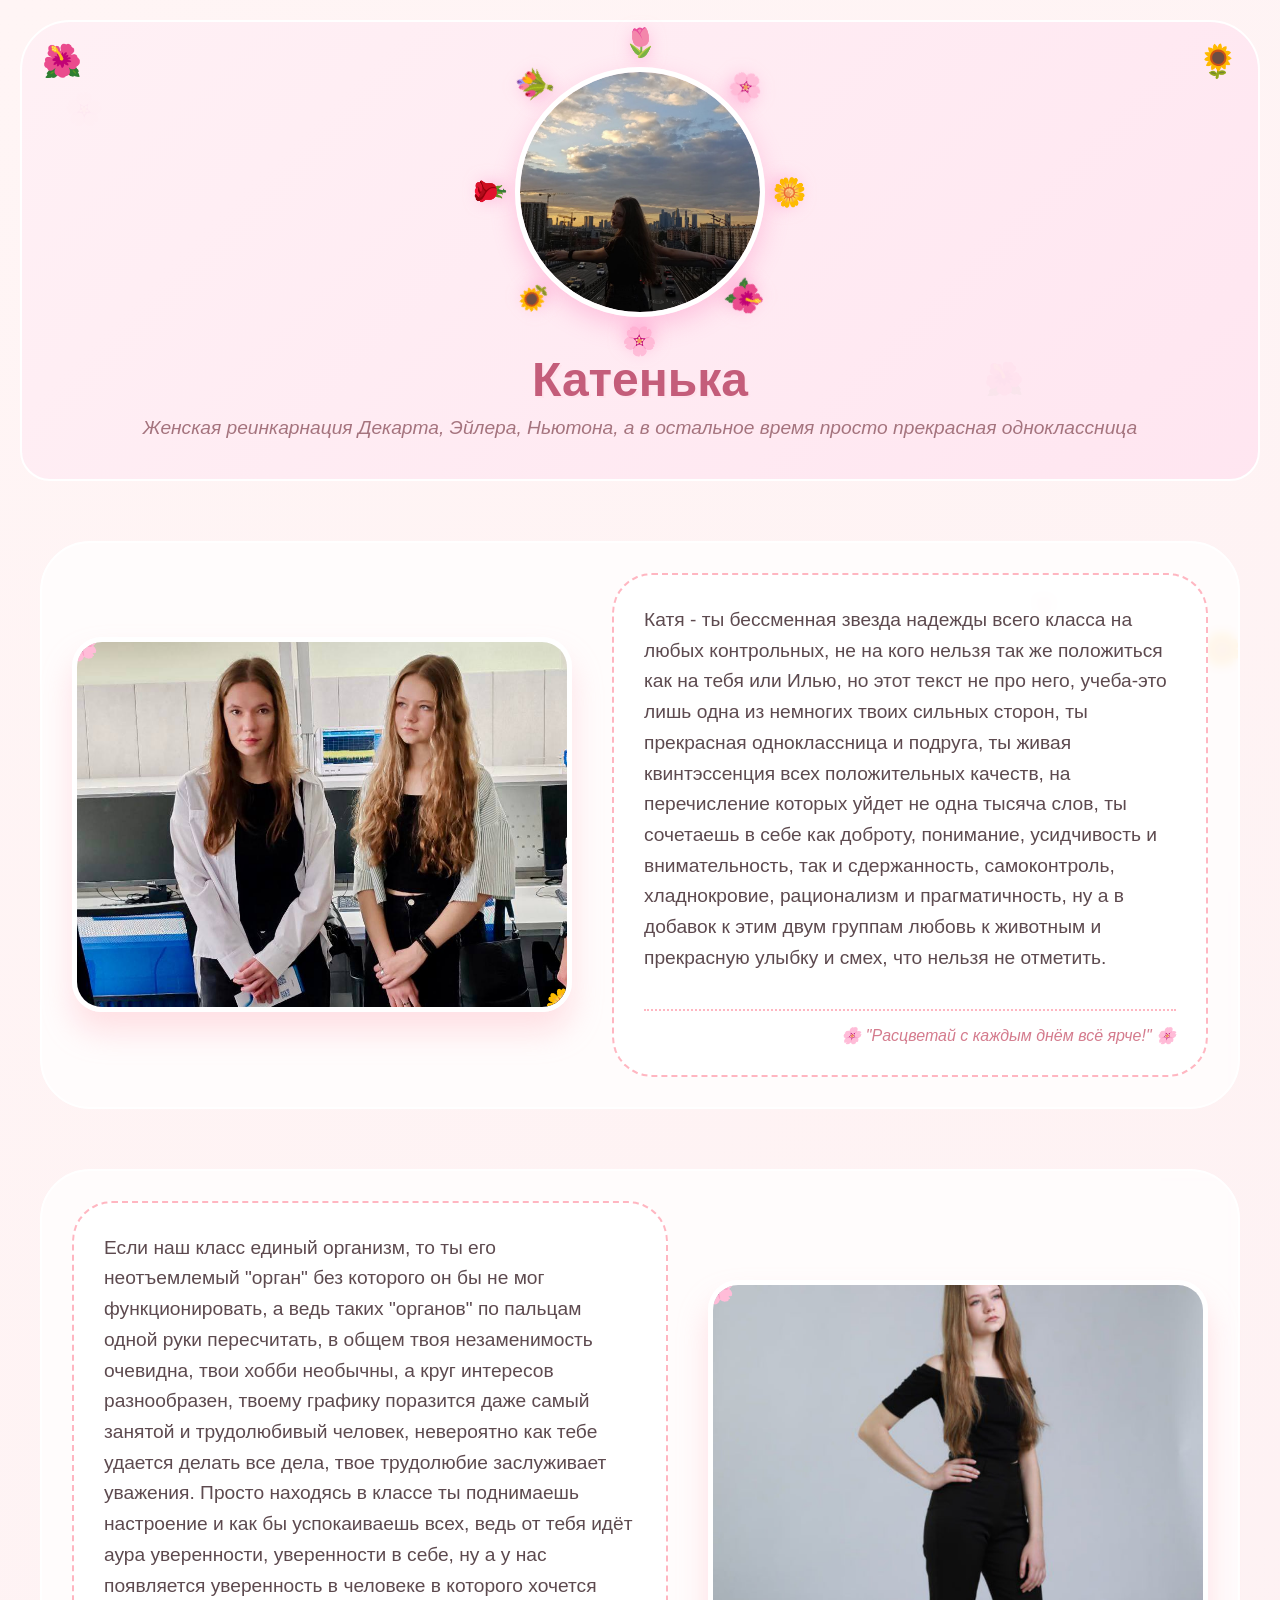
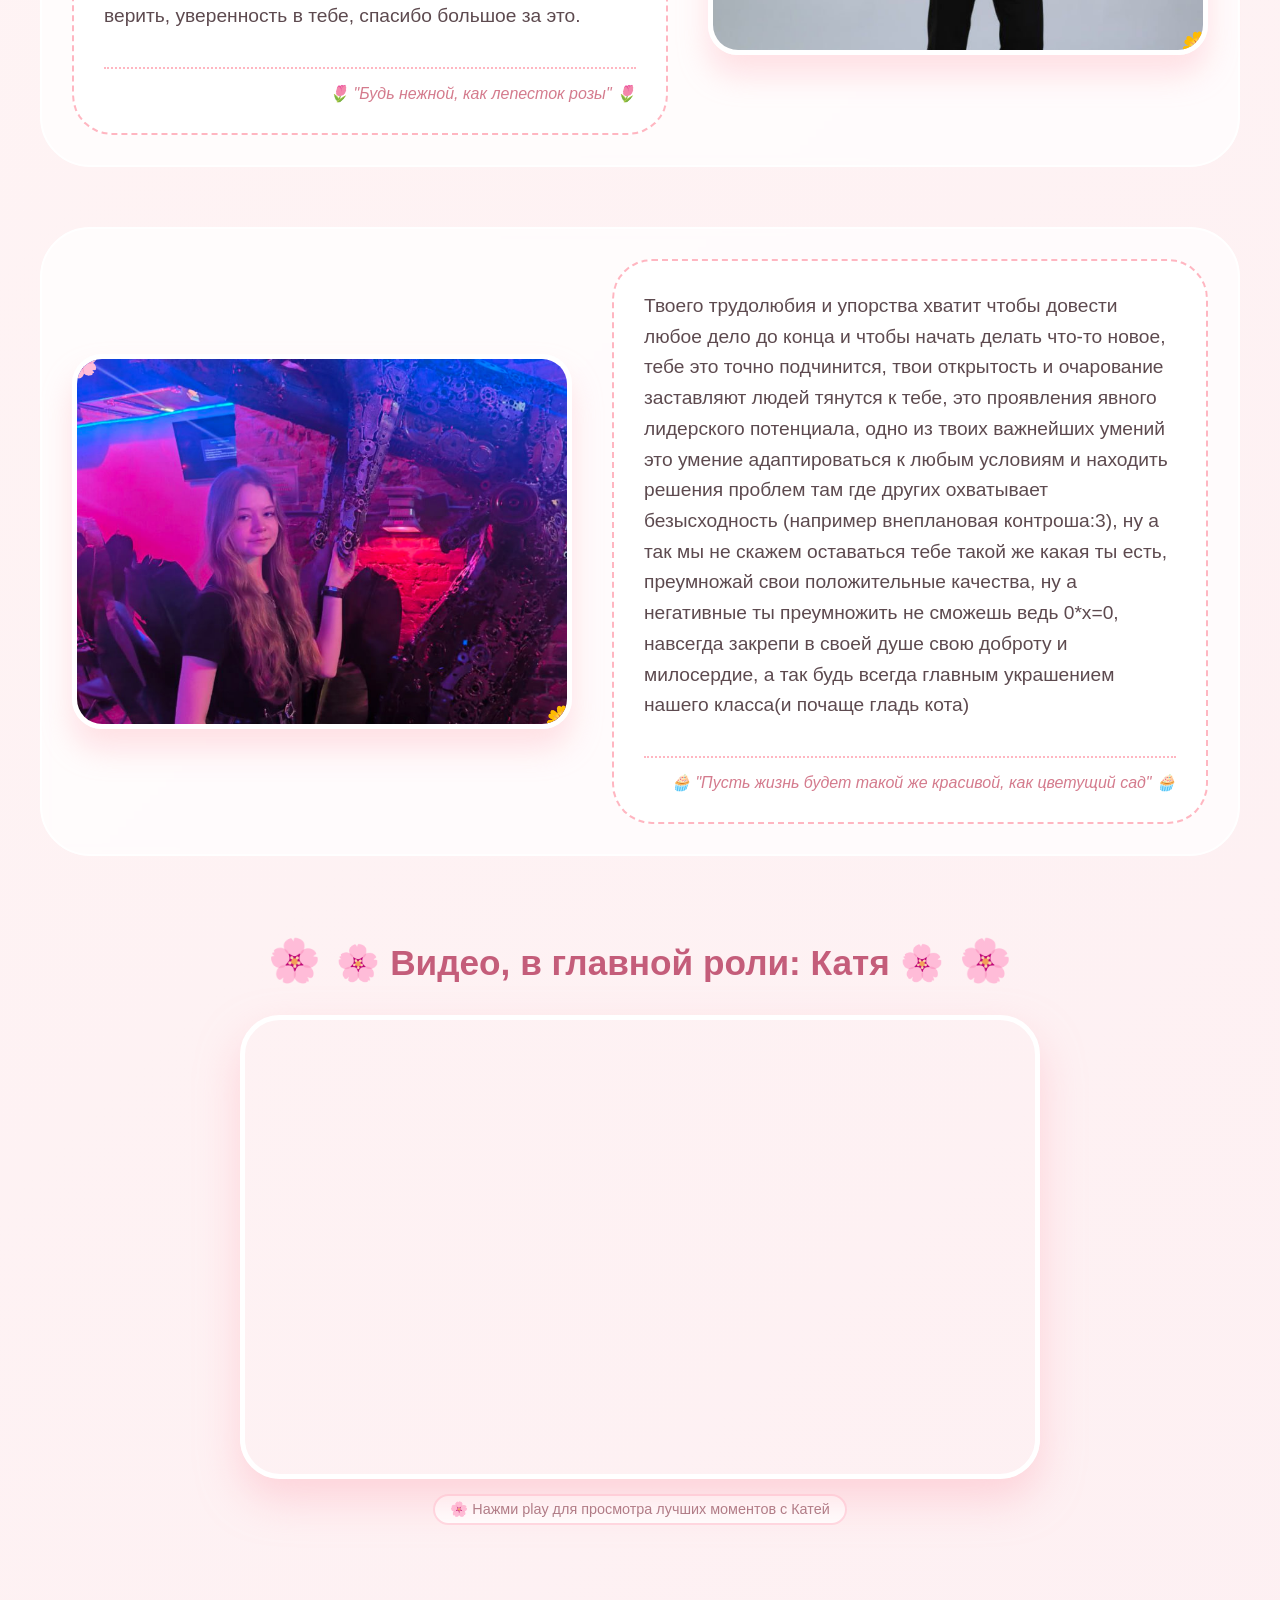
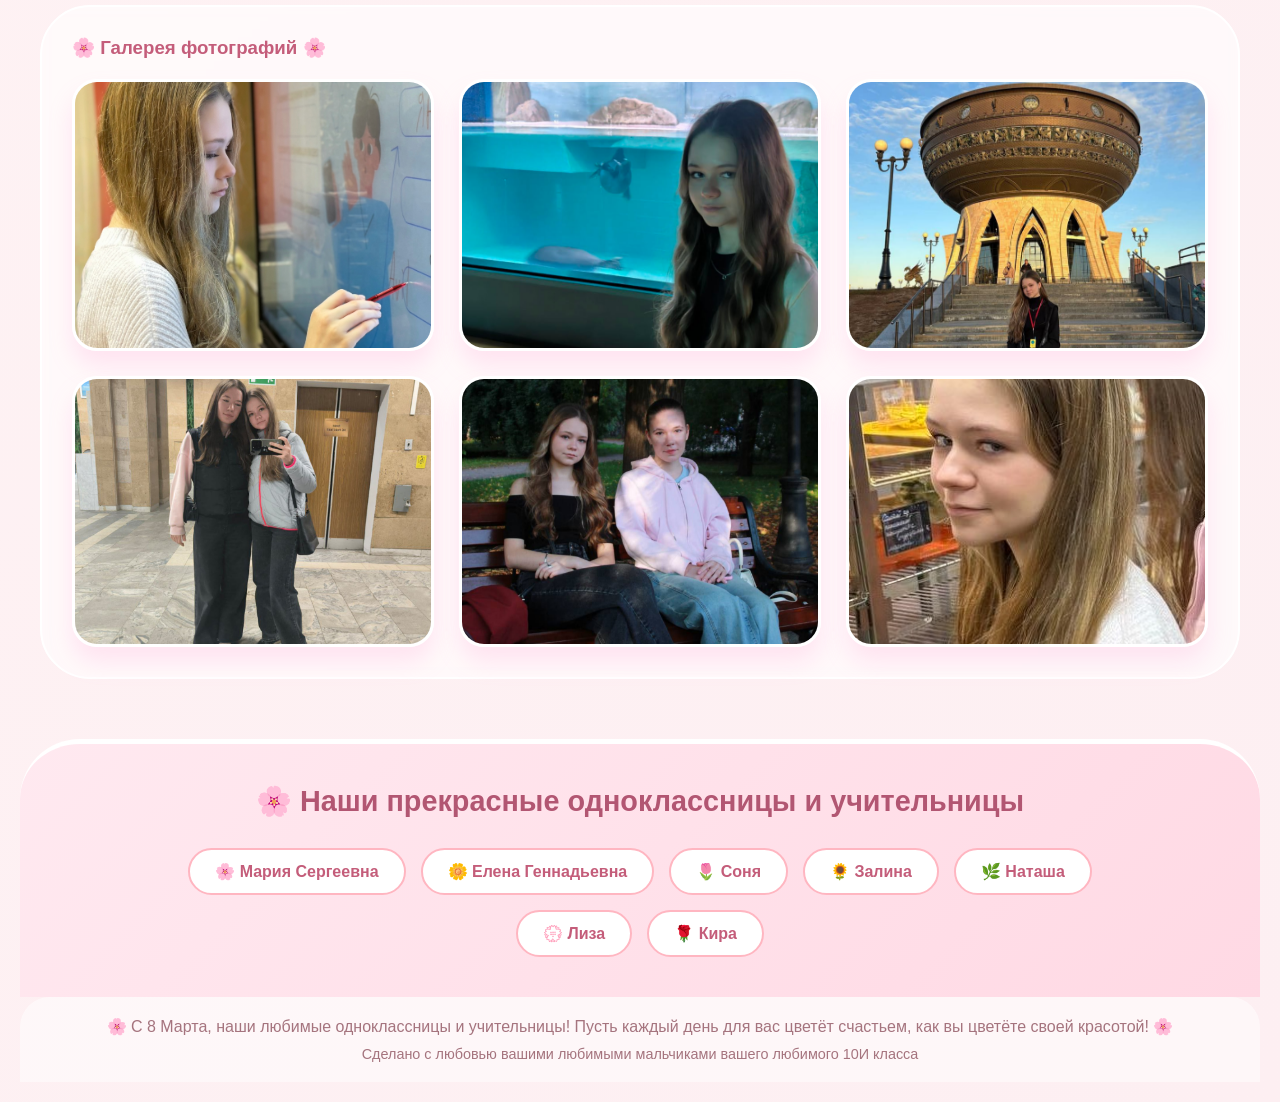
==== katya.html @ 705304f8 "Add files via upload" ====
<!DOCTYPE html>
<html lang="ru">
<head>
    <meta charset="UTF-8">
    <meta name="viewport" content="width=device-width, initial-scale=1.0">
    <title>Катя • Лучшая танцовщица</title>
    <link rel="stylesheet" href="style.css">
    <style>
        .local-video {
            width: 100%;
            max-height: 500px;
            object-fit: contain;
            background: #fdeff2;
            border-radius: 30px;
        }
        
        .video-info {
            margin-top: 15px;
            color: #a5747e;
            font-size: 0.9em;
            display: flex;
            align-items: center;
            justify-content: center;
            gap: 10px;
        }
        
        .video-info span {
            background: white;
            padding: 5px 15px;
            border-radius: 30px;
            border: 2px solid #ffd9e2;
        }
    </style>
</head>
<body class="girl-page">
    <div class="flower flower1">🌸</div>
    <div class="flower flower2">🌼</div>
    <div class="flower flower3">🌷</div>
    <div class="flower flower4">🌺</div>
    <div class="flower flower5">🌹</div>

    <header>
        <div class="flower-corner left">🌺</div>
        <div class="flower-corner right">🌻</div>
    
        
        <div class="flower-medallion">
            <div class="medallion-image" onclick="openHeaderLightbox('images/Katya/katya-header.jpg', 'Фото Кати')">
                <img src="images/Katya/katya-header.jpg" 
                    alt="Фото Кати">
                <div class="zoom-icon">🔍</div>
            </div>
            <div class="flower-circle">
                <span style="--i: 1">🌷</span>
                <span style="--i: 2">🌸</span>
                <span style="--i: 3">🌼</span>
                <span style="--i: 4">🌺</span>
                <span style="--i: 5">🌸</span>
                <span style="--i: 6">🌻</span>
                <span style="--i: 7">🌹</span>
                <span style="--i: 8">💐</span>
            </div>
        </div>
    
        <h1>Катенька</h1>
        <p>Женская реинкарнация Декарта, Эйлера, Ньютона, а в остальное время просто прекрасная одноклассница</p>
    </header>

    <main class="container">
        <div class="photo-block">
            <div class="photo-frame" onclick="openMainPhotoLightbox('images/Katya/katya1.jpg', 'Катя в МИРЭА')">
                <img src="images/Katya/katya1.jpg" 
                    alt="Фото Кати 1">
            </div>
            <div class="text-content">
                <p>Катя - ты бессменная звезда надежды всего класса на любых контрольных, не на кого нельзя так же положиться как на тебя или Илью, но этот текст не про него, учеба-это лишь одна из немногих твоих сильных сторон, ты прекрасная одноклассница и подруга, ты живая квинтэссенция всех положительных качеств, на перечисление которых уйдет не одна тысяча слов, ты сочетаешь в себе  как доброту, понимание, усидчивость и внимательность, так и сдержанность, самоконтроль, хладнокровие, рационализм и прагматичность, ну а в добавок к этим двум группам любовь к животным и прекрасную улыбку и смех, что нельзя не отметить.</p>
                <div class="flower-quote">🌸 "Расцветай с каждым днём всё ярче!" 🌸</div>
            </div>
        </div>

        <div class="photo-block reverse">
            <div class="photo-frame" onclick="openMainPhotoLightbox('images/Katya/katya2.jpg', 'Катя на фотосессии')">
                <img src="images/Katya/katya2.jpg" 
                    alt="Фото Кати 2">
            </div>
            <div class="text-content">
                <p>Если наш класс единый организм, то ты его неотъемлемый "орган" без которого он бы не мог функционировать, а ведь таких "органов" по пальцам одной руки пересчитать, в общем твоя незаменимость очевидна, твои хобби необычны, а круг интересов разнообразен, твоему графику поразится даже самый занятой и трудолюбивый человек, невероятно как тебе удается делать все дела, твое трудолюбие заслуживает уважения. Просто находясь в классе ты поднимаешь настроение и как бы успокаиваешь всех, ведь от тебя идёт аура уверенности, уверенности в себе, ну а у нас появляется уверенность в человеке в которого хочется верить, уверенность в тебе, спасибо большое за это.</p>
                <div class="flower-quote">🌷 "Будь нежной, как лепесток розы" 🌷</div>
            </div>
        </div>

        <div class="photo-block">
             <div class="photo-frame" onclick="openMainPhotoLightbox('images/Katya/katya3.jpg', 'Катя с хищником')">
                <img src="images/Katya/katya3.jpg" 
                    alt="Фото Кати 3">
            </div>
            <div class="text-content">
                <p>Твоего трудолюбия и упорства хватит чтобы довести любое дело до конца и чтобы начать делать что-то новое, тебе это точно подчинится, твои открытость и очарование заставляют людей тянутся к тебе, это проявления явного лидерского потенциала, одно из твоих важнейших умений это умение адаптироваться к любым условиям и находить решения проблем там где других охватывает безысходность (например внеплановая контроша:3), ну а так мы не скажем оставаться тебе такой же какая ты есть, преумножай свои положительные качества, ну а негативные ты преумножить не сможешь ведь 0*х=0, навсегда закрепи в своей душе свою доброту и милосердие, а так будь всегда главным  украшением нашего класса(и почаще гладь кота)</p>
                <div class="flower-quote">🧁 "Пусть жизнь будет такой же красивой, как цветущий сад" 🧁</div>
            </div>
        </div>

        <div class="video-block">
            <h2>🌸 Видео, в главной роли: Катя 🌸</h2>
            <div class="video-container">
                <iframe 
                    src="https://drive.google.com/file/d/1sFntjcToFUW38re0uWwVL8vusJUak7Kd/preview" 
                    width="100%" 
                    height="450"
                    frameborder="0" 
                    allowfullscreen="true">
                </iframe>
            </div>
    
            <div class="video-info">
                <span>🌸 Нажми play для просмотра лучших моментов с Катей</span>
            </div>
        </div>
        
        <div class="photo-gallery">
            <h3 style="color: #c45d7a; margin-bottom: 20px;">🌸 Галерея фотографий 🌸</h3>
            <div class="gallery-grid" id="galleryGrid">
                <!-- Фото 1 -->
                <div class="gallery-item" data-index="0">
                    <img src="images/Katya/katya-gallery1.jpg" 
                        alt="На уроке"
                        onclick="openGalleryLightboxFromElement(this)">
                    <div class="gallery-overlay">
                        <p>На уроке</p>
                    </div>
                </div>
        
                <!-- Фото 2 -->
                <div class="gallery-item" data-index="1">
                    <img src="images/Katya/katya-gallery2.jpg" 
                        alt="В Москвариуме"
                        onclick="openGalleryLightboxFromElement(this)">
                    <div class="gallery-overlay">
                        <p>В Москвариуме</p>
                    </div>
                </div>
        
                <!-- Фото 3 -->
                <div class="gallery-item" data-index="2">
                    <img src="images/Katya/katya-gallery3.jpg" 
                        alt="В Казани"
                        onclick="openGalleryLightboxFromElement(this)">
                    <div class="gallery-overlay">
                        <p>В Казани</p>
                    </div>
                </div>
        
                <!-- Фото 4 -->
                <div class="gallery-item" data-index="3">
                    <img src="images/Katya/katya-gallery4.jpg" 
                        alt="С Наташей в Росбиотехе"
                        onclick="openGalleryLightboxFromElement(this)">
                    <div class="gallery-overlay">
                        <p>С Наташей в Росбиотехе</p>
                    </div>
                </div>
        
                <!-- Фото 5 -->
                <div class="gallery-item" data-index="4">
                    <img src="images/Katya/katya-gallery5.jpg" 
                        alt="Гуляет с Наташей"
                        onclick="openGalleryLightboxFromElement(this)">
                    <div class="gallery-overlay">
                        <p>Гуляет с Наташей</p>
                    </div>
                </div>
        
                <!-- Фото 6 -->
                <div class="gallery-item" data-index="5">
                    <img src="images/Katya/katya-gallery6.jpg" 
                        alt="Конфискует еду"
                        onclick="openGalleryLightboxFromElement(this)">
                    <div class="gallery-overlay">
                        <p>Конфискует еду</p>
                    </div>
                </div>
            </div>
        </div>
    </main>

    <nav class="girls-nav">
        <h3>🌸 Наши прекрасные одноклассницы и учительницы</h3>
        <div class="nav-links">
            <a href="masha.html" class="nav-link">🌸 Мария Сергеевна</a>
            <a href="lena.html" class="nav-link">🌼 Елена Геннадьевна</a>
            <a href="sonya.html" class="nav-link">🌷 Соня</a>
            <a href="zalina.html" class="nav-link">🌻 Залина</a>
            <a href="natasha.html" class="nav-link">🌿 Наташа</a>
            <a href="liza.html" class="nav-link">💮 Лиза</a>
            <a href="kira.html" class="nav-link">🌹 Кира</a>
        </div>
    </nav>

    <footer>
        <p>🌸 С 8 Марта, наши любимые одноклассницы и учительницы! Пусть каждый день для вас цветёт счастьем, как вы цветёте своей красотой! 🌸</p>
        <p style="font-size: 0.9em; margin-top: 10px;">Сделано с любовью вашими любимыми мальчиками вашего любимого 10И класса</p>
    </footer>

    <div id="headerLightbox" class="lightbox" onclick="closeHeaderLightbox()">
        <span class="close-lightbox" onclick="closeHeaderLightbox(event)">&times;</span>
        <div class="lightbox-content" onclick="event.stopPropagation()">
            <img id="headerLightbox-img" src="" alt="">
            <div id="headerLightbox-caption" class="lightbox-caption"></div>
        </div>
    </div>

    <div id="galleryLightbox" class="lightbox">
        <span class="close-lightbox" onclick="closeGalleryLightbox(event)">&times;</span>
    
        <span class="prev-photo" onclick="changeGalleryPhoto(-1, event)">❮</span>
        <span class="next-photo" onclick="changeGalleryPhoto(1, event)">❯</span>
    
        <div class="lightbox-content" onclick="event.stopPropagation()">
            <img id="galleryLightbox-img" src="" alt="">
            <div id="galleryLightbox-caption" class="lightbox-caption"></div>
        </div>
    </div>

    <div id="mainPhotoLightbox" class="lightbox">
        <span class="close-lightbox" onclick="closeMainPhotoLightbox(event)">&times;</span>
        <div class="lightbox-content" onclick="event.stopPropagation()">
            <img id="mainPhotoLightbox-img" src="" alt="">
            <div id="mainPhotoLightbox-caption" class="lightbox-caption"></div>
        </div>
    </div>

    <script src="script.js"></script>
</body>
</html>
---- style.css ----
* {
    margin: 0;
    padding: 0;
    box-sizing: border-box;
}

body {
    font-family: 'Segoe UI', Tahoma, Geneva, Verdana, sans-serif;
    background: linear-gradient(135deg, #fff5f5 0%, #fdeff2 100%);
    min-height: 100vh;
    position: relative;
    overflow-x: hidden;
}

/* Анимированные цветочки на фоне */
.flower {
    position: fixed;
    font-size: 2rem;
    opacity: 0.3;
    animation: float 6s ease-in-out infinite;
    z-index: 0;
    pointer-events: none;
}

.flower1 { top: 10%; left: 5%; animation-delay: 0s; }
.flower2 { top: 70%; right: 3%; animation-delay: 1s; }
.flower3 { bottom: 15%; left: 15%; animation-delay: 2s; }
.flower4 { top: 40%; right: 20%; animation-delay: 3s; }
.flower5 { bottom: 30%; left: 80%; animation-delay: 4s; }

@keyframes float {
    0%, 100% { transform: translateY(0) rotate(0deg); }
    50% { transform: translateY(-20px) rotate(5deg); }
}

/* Страница входа */
.login-page {
    display: flex;
    align-items: center;
    justify-content: center;
}

.login-container {
    width: 100%;
    max-width: 500px;
    padding: 20px;
    z-index: 10;
}

.login-card {
    background: rgba(255, 255, 255, 0.9);
    backdrop-filter: blur(10px);
    padding: 40px;
    border-radius: 30px;
    box-shadow: 0 20px 40px rgba(255, 182, 193, 0.3);
    border: 2px solid rgba(255, 192, 203, 0.5);
    position: relative;
    overflow: hidden;
}

.login-card::before {
    content: "🌼🌻🌸🌺🌷";
    position: absolute;
    top: -10px;
    left: 0;
    width: 100%;
    font-size: 20px;
    opacity: 0.1;
    white-space: nowrap;
    animation: slide 20s linear infinite;
}

@keyframes slide {
    from { transform: translateX(-100%); }
    to { transform: translateX(100%); }
}

.login-card h1 {
    color: #d47b8d;
    text-align: center;
    margin-bottom: 10px;
    font-size: 28px;
}

.subtitle {
    text-align: center;
    color: #b8a1a6;
    margin-bottom: 30px;
    font-style: italic;
}

.input-group {
    margin-bottom: 20px;
}

.input-group label {
    display: block;
    margin-bottom: 5px;
    color: #a5747e;
    font-weight: 500;
}

.input-group input {
    width: 100%;
    padding: 12px 15px;
    border: 2px solid #ffd9e2;
    border-radius: 25px;
    font-size: 16px;
    transition: all 0.3s;
    background: white;
}

.input-group input:focus {
    outline: none;
    border-color: #f8a5b3;
    box-shadow: 0 0 0 3px rgba(248, 165, 179, 0.2);
}

.login-btn {
    width: 100%;
    padding: 14px;
    background: linear-gradient(135deg, #f8a5b3, #f5b0ba);
    color: white;
    border: none;
    border-radius: 30px;
    font-size: 18px;
    font-weight: 600;
    cursor: pointer;
    transition: all 0.3s;
    margin-top: 10px;
}

.login-btn:hover {
    transform: translateY(-2px);
    box-shadow: 0 10px 20px rgba(248, 165, 179, 0.4);
}

.error-message {
    color: #ff6b8b;
    text-align: center;
    margin-top: 15px;
    min-height: 20px;
}

.flower-decoration {
    text-align: center;
    margin-top: 30px;
    font-size: 24px;
}

.flower-decoration span {
    margin: 0 5px;
    animation: bounce 2s ease-in-out infinite;
    display: inline-block;
}

.flower-decoration span:nth-child(2) { animation-delay: 0.3s; }
.flower-decoration span:nth-child(3) { animation-delay: 0.6s; }
.flower-decoration span:nth-child(4) { animation-delay: 0.9s; }
.flower-decoration span:nth-child(5) { animation-delay: 1.2s; }

@keyframes bounce {
    0%, 100% { transform: translateY(0); }
    50% { transform: translateY(-10px); }
}

/* Общие стили для страниц девочек */
.girl-page {
    padding: 20px;
}

/* Шапка */
header {
    text-align: center;
    padding: 40px 20px;
    background: linear-gradient(135deg, rgba(255, 240, 245, 0.9), rgba(255, 228, 240, 0.9));
    border-radius: 50px 50px 30px 30px;
    margin-bottom: 40px;
    position: relative;
    border: 2px solid white;
}

header h1 {
    font-size: 3em;
    color: #c45d7a;
    text-shadow: 2px 2px 0 #ffe4ed;
    margin-bottom: 10px;
}

header p {
    font-size: 1.2em;
    color: #a5747e;
    font-style: italic;
}

.flower-corner {
    position: absolute;
    font-size: 2em;
}

.flower-corner.left { left: 20px; top: 20px; }
.flower-corner.right { right: 20px; top: 20px; }

/* Контейнер для контента */
.container {
    max-width: 1200px;
    margin: 0 auto;
}

/* Блоки с фото и текстом */
.photo-block {
    display: flex;
    align-items: center; /* Это выравнивает фото и текст по вертикали */
    gap: 40px;
    margin: 60px 0;
    background: rgba(255, 255, 255, 0.7);
    padding: 30px;
    border-radius: 50px;
    backdrop-filter: blur(5px);
    border: 2px solid white;
}

.photo-block.reverse {
    flex-direction: row-reverse;
}

.photo-frame {
    flex: 1;
    border-radius: 30px;
    overflow: hidden;
    box-shadow: 0 20px 30px rgba(255, 182, 193, 0.4);
    border: 5px solid white;
    position: relative;
    cursor: pointer;
    transition: all 0.3s ease;
    aspect-ratio: 4/3;
    width: 100%;
    max-width: 500px; /* Немного уменьшил максимальную ширину */
    margin: 0 auto;
}

.photo-frame::before {
    content: "🌸";
    position: absolute;
    top: -15px;
    left: -15px;
    font-size: 30px;
    transform: rotate(-15deg);
    z-index: 10;
}

.photo-frame::after {
    content: "🌼";
    position: absolute;
    bottom: -15px;
    right: -15px;
    font-size: 30px;
    transform: rotate(15deg);
    z-index: 10;
}

.photo-frame img {
    width: 100%;
    height: 100%;
    object-fit: cover;
    display: block;
    transition: transform 0.5s;
}

.photo-frame:hover img {
    transform: scale(1.05);
}

.text-content {
    flex: 1;
    padding: 30px;
    background: rgba(255, 255, 255, 0.9);
    border-radius: 40px;
    border: 2px dashed #ffb6c1;
    position: relative;
    display: flex;
    flex-direction: column;
    justify-content: center; /* Текст по центру по вертикали */
    min-height: 300px; /* Минимальная высота, чтобы текст не съезжал */
}

.text-content p {
    font-size: 1.2em;
    line-height: 1.6;
    color: #5d4a4f;
    margin-bottom: 20px;
}

.flower-quote {
    text-align: right;
    font-style: italic;
    color: #d47b8d;
    border-top: 2px dotted #ffb6c1;
    padding-top: 15px;
    margin-top: 15px;
}

/* Для мобильных устройств */
@media (max-width: 768px) {
    .photo-block {
        flex-direction: column !important;
        gap: 20px;
        padding: 20px;
    }
    
    .photo-frame {
        width: 100%;
        max-width: 100%;
    }
    
    .text-content {
        width: 100%;
        min-height: auto; /* Убираем минимальную высоту на мобильных */
        padding: 20px;
    }
}

/* Блок с видео */
.video-block {
    margin: 80px 0;
    text-align: center;
}

.video-block h2 {
    color: #c45d7a;
    font-size: 2.2em;
    margin-bottom: 30px;
    position: relative;
    display: inline-block;
}

.video-block h2::before,
.video-block h2::after {
    content: "🌸";
    margin: 0 15px;
    font-size: 1.2em;
}

.video-container {
    max-width: 800px;
    margin: 0 auto;
    border-radius: 40px;
    overflow: hidden;
    box-shadow: 0 20px 40px rgba(255, 182, 193, 0.5);
    border: 5px solid white;
    position: relative;
}

.video-container video {
    width: 100%;
    display: block;
}

.video-container iframe {
    width: 100%;
    height: 450px;
    border: none;
}

/* Навигация по страницам */
.girls-nav {
    background: linear-gradient(135deg, #ffe9f0, #ffd9e4);
    padding: 40px 20px;
    border-radius: 60px 60px 0 0;
    margin-top: 60px;
    border-top: 5px solid white;
}

.girls-nav h3 {
    text-align: center;
    color: #b25672;
    font-size: 1.8em;
    margin-bottom: 30px;
}

.nav-links {
    display: flex;
    flex-wrap: wrap;
    justify-content: center;
    gap: 15px;
    max-width: 1000px;
    margin: 0 auto;
}

.nav-link {
    padding: 12px 25px;
    background: white;
    border-radius: 40px;
    text-decoration: none;
    color: #c45d7a;
    font-weight: 600;
    transition: all 0.3s;
    border: 2px solid #ffb6c1;
    display: inline-flex;
    align-items: center;
    gap: 8px;
}

.nav-link:hover {
    background: #f8a5b3;
    color: white;
    transform: translateY(-3px);
    border-color: #f8a5b3;
}

.nav-link.active {
    background: #f8a5b3;
    color: white;
    border-color: #f8a5b3;
}

footer {
    text-align: center;
    padding: 20px;
    color: #a5747e;
    background: rgba(255, 255, 255, 0.5);
    border-radius: 30px 30px 0 0;
}

/* Адаптивность */
@media (max-width: 768px) {
    .photo-block {
        flex-direction: column !important;
        gap: 20px;
    }
    
    .photo-frame img {
        height: 300px;
    }
    
    header h1 {
        font-size: 2em;
    }
    
    .login-card {
        padding: 30px 20px;
    }
}

/* Стили для фото-медальона */
.medallion {
    position: relative;
    width: 160px;
    height: 160px;
    margin: 0 auto 20px;
}

.medallion-photo img {
    width: 100%;
    height: 100%;
    object-fit: cover;
}

.medallion-flowers {
    position: absolute;
    width: 100%;
    height: 100%;
    animation: rotate 20s linear infinite;
}

.medallion-flowers span {
    position: absolute;
    font-size: 28px;
    filter: drop-shadow(0 5px 5px rgba(255, 182, 193, 0.5));
}

.medallion-flowers span:nth-child(1) { top: -15px; left: 50%; transform: translateX(-50%); }
.medallion-flowers span:nth-child(2) { top: 30%; right: -20px; transform: rotate(15deg); }
.medallion-flowers span:nth-child(3) { bottom: 30%; right: -15px; transform: rotate(30deg); }
.medallion-flowers span:nth-child(4) { bottom: -15px; left: 50%; transform: translateX(-50%); }
.medallion-flowers span:nth-child(5) { bottom: 30%; left: -20px; transform: rotate(-15deg); }

@keyframes rotate {
    from { transform: rotate(0deg); }
    to { transform: rotate(360deg); }
}

/* ФОТО-МЕДАЛЬОН С ИДЕАЛЬНЫМ КРУГОМ ИЗ ЦВЕТОВ */
.flower-medallion {
    position: relative;
    width: 260px;      /* Размер всего медальона (контейнер для фото и цветов) */
    height: 260px;     /* Должен быть равен width */
    margin: 0 auto 30px;
    display: flex;
    justify-content: center;
    align-items: center;
}

/* Само фото в центре */
.medallion-image {
    width: 250px;      /* Размер фото (чем больше, тем крупнее фото) */
    height: 250px;     /* Должен быть равен width для идеального круга */
    border-radius: 50%;
    overflow: hidden;
    border: 5px solid white;
    box-shadow: 0 10px 25px rgba(255, 105, 180, 0.3);
    position: relative;
    z-index: 3;
    cursor: pointer;
    animation: simpleScale 0.6s ease-out;
}

.medallion-image:hover .zoom-icon {
    opacity: 1;
    transform: scale(1);
}

.medallion-image img {
    width: 100%;
    height: 100%;
    object-fit: cover;
    transition: transform 0.5s;
    border-radius: 50%;
}

.medallion-image:hover img {
    transform: scale(1.1);
}

/* Лупа при наведении */
.zoom-icon {
    position: absolute;
    top: 0;
    left: 0;
    width: 100%;
    height: 100%;
    border-radius: 50%;
    background: rgba(255, 255, 255, 0.3);
    backdrop-filter: blur(3px);
    display: flex;
    align-items: center;
    justify-content: center;
    font-size: 40px;
    color: white;
    opacity: 0;
    transform: scale(0.5);
    transition: all 0.3s ease;
    text-shadow: 0 2px 10px rgba(255, 105, 180, 0.5);
    pointer-events: none;
}

.medallion-image:hover {
    box-shadow: 0 15px 30px rgba(255, 105, 180, 0.5);
}

/* Круг из цветочков */
.flower-circle {
    position: absolute;
    width: 100%;
    height: 100%;
    top: 0;
    left: 0;
    animation: rotateCircle 20s linear infinite; /* Вращаем весь круг */
    z-index: 2;
}

.flower-circle span {
    position: absolute;
    font-size: 28px;
    filter: drop-shadow(0 5px 8px rgba(255, 140, 200, 0.5));
    width: 30px;
    height: 30px;
    display: flex;
    align-items: center;
    justify-content: center;
    
    /* Угол для каждого цветочка */
    --angle: calc(360deg / 8 * (var(--i) - 1));
    --radius: 150px;
    
    /* Позиционируем каждый цветок под своим углом */
    left: calc(50% - 15px);
    top: calc(50% - 15px);
    
    /* ВАЖНО! Цветок сначала поворачивается на свой угол, 
       потом двигается от центра, и больше НИКАК не поворачивается */
    transform: rotate(var(--angle)) translateY(calc(-1 * var(--radius)));
    
    /* УБИРАЕМ любые вращения цветка - они больше не нужны */
    
    /* Анимация появления (без вращения) */
    animation: flowerAppear 0.5s ease-out var(--delay) forwards;
    
    /* Начальное состояние */
    opacity: 0;
    transform: rotate(var(--angle)) translateY(calc(-1 * var(--radius))) scale(0);
}

/* Анимация вращения всего круга */
@keyframes rotateCircle {
    from {
        transform: rotate(0deg);
    }
    to {
        transform: rotate(360deg);
    }
}

/* Простая анимация появления - ТОЛЬКО появление, без вращения */
@keyframes flowerAppear {
    0% {
        opacity: 0;
        transform: rotate(var(--angle)) translateY(calc(-1 * var(--radius))) scale(0);
    }
    100% {
        opacity: 1;
        transform: rotate(var(--angle)) translateY(calc(-1 * var(--radius))) scale(1);
    }
}

/* Индивидуальные задержки анимации для каждого цветочка */
.flower-circle span:nth-child(1) { --i: 1; --delay: 0.1s; }
.flower-circle span:nth-child(2) { --i: 2; --delay: 0.2s; }
.flower-circle span:nth-child(3) { --i: 3; --delay: 0.3s; }
.flower-circle span:nth-child(4) { --i: 4; --delay: 0.4s; }
.flower-circle span:nth-child(5) { --i: 5; --delay: 0.5s; }
.flower-circle span:nth-child(6) { --i: 6; --delay: 0.6s; }
.flower-circle span:nth-child(7) { --i: 7; --delay: 0.7s; }
.flower-circle span:nth-child(8) { --i: 8; --delay: 0.8s; }

/* Анимация появления фото */
@keyframes simpleScale {
    0% {
        transform: scale(0.8);
        opacity: 0.7;
    }
    100% {
        transform: scale(1);
        opacity: 1;
    }
}

/* Для мобильных устройств */
@media (max-width: 500px) {
    .flower-medallion {
        width: 220px;
        height: 220px;
    }
    
    .medallion-image {
        width: 140px;
        height: 140px;
    }
    
    .flower-circle span {
        font-size: 24px;
        --radius: 90px; /* Для фото 140px: 70 + 20 = 90px */
    }
}

/* ГАЛЕРЕЯ С ПРЯМОУГОЛЬНИКАМИ */
.photo-gallery {
    margin: 60px 0 40px;
    padding: 30px;
    background: rgba(255, 255, 255, 0.6);
    border-radius: 50px;
    backdrop-filter: blur(5px);
    border: 2px solid white;
}

.gallery-grid {
    display: grid;
    grid-template-columns: repeat(auto-fit, minmax(280px, 1fr));
    gap: 25px;
    margin-top: 20px;
}

.gallery-item {
    position: relative;
    border-radius: 25px;
    overflow: hidden;
    box-shadow: 0 15px 25px rgba(255, 140, 200, 0.2);
    cursor: pointer;
    aspect-ratio: 4/3;
    border: 3px solid white;
    transition: all 0.3s ease;
}

.gallery-item:hover {
    transform: translateY(-10px);
    box-shadow: 0 25px 35px rgba(255, 105, 180, 0.3);
}

.gallery-item img {
    width: 100%;
    height: 100%;
    object-fit: cover;
    transition: transform 0.5s;
}

.gallery-item:hover img {
    transform: scale(1.1);
}

.gallery-overlay {
    position: absolute;
    bottom: 0;
    left: 0;
    right: 0;
    background: linear-gradient(to top, rgba(255, 182, 193, 0.9), transparent);
    padding: 20px 15px 10px;
    transform: translateY(100%);
    transition: transform 0.3s ease;
    display: flex;
    flex-direction: column;
    align-items: center;
    gap: 5px;
}

.gallery-item:hover .gallery-overlay {
    transform: translateY(0);
}

.gallery-overlay span {
    font-size: 24px;
    color: white;
    text-shadow: 0 2px 5px rgba(0,0,0,0.3);
}

.gallery-overlay p {
    color: white;
    font-size: 16px;
    font-weight: 600;
    margin: 0;
    text-shadow: 0 2px 3px rgba(0,0,0,0.3);
}

/* ========== ЛАЙТБОКСЫ ========== */
.lightbox {
    display: none;
    position: fixed;
    z-index: 1000;
    left: 0;
    top: 0;
    width: 100%;
    height: 100%;
    background-color: rgba(255, 255, 255, 0.95);
    backdrop-filter: blur(8px);
    animation: lightboxFadeIn 0.3s;
}

@keyframes lightboxFadeIn {
    from { opacity: 0; }
    to { opacity: 1; }
}

/* Контейнер для фото */
.lightbox-content {
    position: absolute;
    left: 50%;
    top: 50%;
    transform: translate(-50%, -50%);
    width: auto;
    height: auto;
    max-width: 90vw;
    max-height: 90vh;
    display: flex;
    flex-direction: column;
    align-items: center;
    justify-content: center;
    text-align: center;
}

/* ОБЩИЕ СТИЛИ ДЛЯ ВСЕХ ФОТО В ЛАЙТБОКСАХ */
#headerLightbox-img,
#galleryLightbox-img,
#mainPhotoLightbox-img {
    max-width: 90vw;
    max-height: 70vh; /* Уменьшил, чтобы оставить место для подписи */
    width: auto;
    height: auto;
    object-fit: contain; /* Важно! Сохраняет пропорции и показывает всё фото */
    border-radius: 20px;
    border: 5px solid white;
    box-shadow: 0 0 30px rgba(255, 182, 193, 0.3);
    animation: lightboxZoom 0.3s;
    display: block;
    margin: 0 auto; /* Центрирование */
}

/* Подпись под фото - теперь всегда видна и отцентрирована */
.lightbox-caption {
    margin-top: 20px;
    color: #a5747e;
    font-size: 18px;
    background: rgba(255, 230, 240, 0.9);
    padding: 12px 30px;
    border-radius: 50px;
    display: inline-block;
    backdrop-filter: blur(5px);
    border: 2px solid white;
    box-shadow: 0 5px 15px rgba(255, 182, 193, 0.2);
    max-width: 80vw;
    word-wrap: break-word;
    text-align: center;
    font-weight: 500;
}

/* Убедимся, что caption не перекрывает фото */
#headerLightbox-caption,
#galleryLightbox-caption,
#mainPhotoLightbox-caption {
    position: relative;
    z-index: 1002;
}

@keyframes lightboxZoom {
    from { transform: scale(0.8); opacity: 0; }
    to { transform: scale(1); opacity: 1; }
}

/* КРЕСТИК */
.close-lightbox {
    position: absolute;
    top: 30px;
    right: 40px;
    color: #c45d7a;
    font-size: 40px;
    font-weight: bold;
    cursor: pointer;
    z-index: 1001;
    width: 50px;
    height: 50px;
    display: flex;
    align-items: 50px;
    justify-content: center;
    background: white;
    border-radius: 50%;
    box-shadow: 0 5px 15px rgba(255, 182, 193, 0.3);
    transition: all 0.3s;
    line-height: 1;
    padding: 0;
    border: 2px solid #ffd9e2;
}

.close-lightbox:hover {
    background: #ffd9e2;
    transform: scale(1.1);
    color: #b25672;
}

/* СТРЕЛКИ ДЛЯ ГАЛЕРЕИ */
.prev-photo, .next-photo {
    position: absolute;
    top: 50%;
    transform: translateY(-50%);
    color: #c45d7a;
    font-size: 40px;
    font-weight: bold;
    cursor: pointer;
    z-index: 1001;
    width: 60px;
    height: 60px;
    display: flex;
    align-items: 50px;
    justify-content: center;
    background: white;
    border-radius: 50%;
    box-shadow: 0 5px 15px rgba(255, 182, 193, 0.3);
    transition: all 0.3s;
    border: 2px solid #ffd9e2;
}

.prev-photo {
    left: 30px;
}

.next-photo {
    right: 30px;
}

.prev-photo:hover, .next-photo:hover {
    background: #ffd9e2;
    transform: translateY(-50%) scale(1.1);
    color: #b25672;
}

/* Адаптация для мобильных */
@media (max-width: 768px) {
    .prev-photo, .next-photo {
        font-size: 30px;
        width: 45px;
        height: 45px;
    }
    
    .close-lightbox {
        top: 20px;
        right: 20px;
        width: 40px;
        height: 40px;
        font-size: 30px;
    }
    
    .lightbox-caption {
        font-size: 16px;
        padding: 10px 20px;
        margin-top: 15px;
    }
    
    #headerLightbox-img,
    #galleryLightbox-img,
    #mainPhotoLightbox-img {
        max-height: 65vh; /* Чуть меньше на мобильных */
    }
}

/* СТИЛИ ДЛЯ ФОТО В ОСНОВНЫХ БЛОКАХ */
.photo-frame {
    flex: 1;
    border-radius: 30px;
    overflow: hidden;
    box-shadow: 0 20px 30px rgba(255, 182, 193, 0.4);
    border: 5px solid white;
    position: relative;
    cursor: pointer;
    transition: all 0.3s ease;
}

.photo-frame:hover {
    transform: translateY(-5px);
    box-shadow: 0 25px 35px rgba(255, 105, 180, 0.3);
}

.photo-frame::before {
    content: "🌸";
    position: absolute;
    top: -15px;
    left: -15px;
    font-size: 30px;
    transform: rotate(-15deg);
    z-index: 10;
    pointer-events: none;
}

.photo-frame::after {
    content: "🌼";
    position: absolute;
    bottom: -15px;
    right: -15px;
    font-size: 30px;
    transform: rotate(15deg);
    z-index: 10;
    pointer-events: none;
}

.photo-frame:hover img {
    transform: scale(1.05);
}

/* Иконка лупы для основных фото */
.photo-zoom-icon {
    position: absolute;
    top: 50%;
    left: 50%;
    transform: translate(-50%, -50%) scale(0.5);
    width: 60px;
    height: 60px;
    background: rgba(255, 255, 255, 0.9);
    border-radius: 50%;
    display: flex;
    align-items: center;
    justify-content: center;
    font-size: 30px;
    color: #c45d7a;
    opacity: 0;
    transition: all 0.3s ease;
    box-shadow: 0 5px 15px rgba(255, 105, 180, 0.3);
    border: 2px solid white;
    z-index: 20;
    pointer-events: none;
}

.photo-frame:hover .photo-zoom-icon {
    opacity: 1;
    transform: translate(-50%, -50%) scale(1);
}
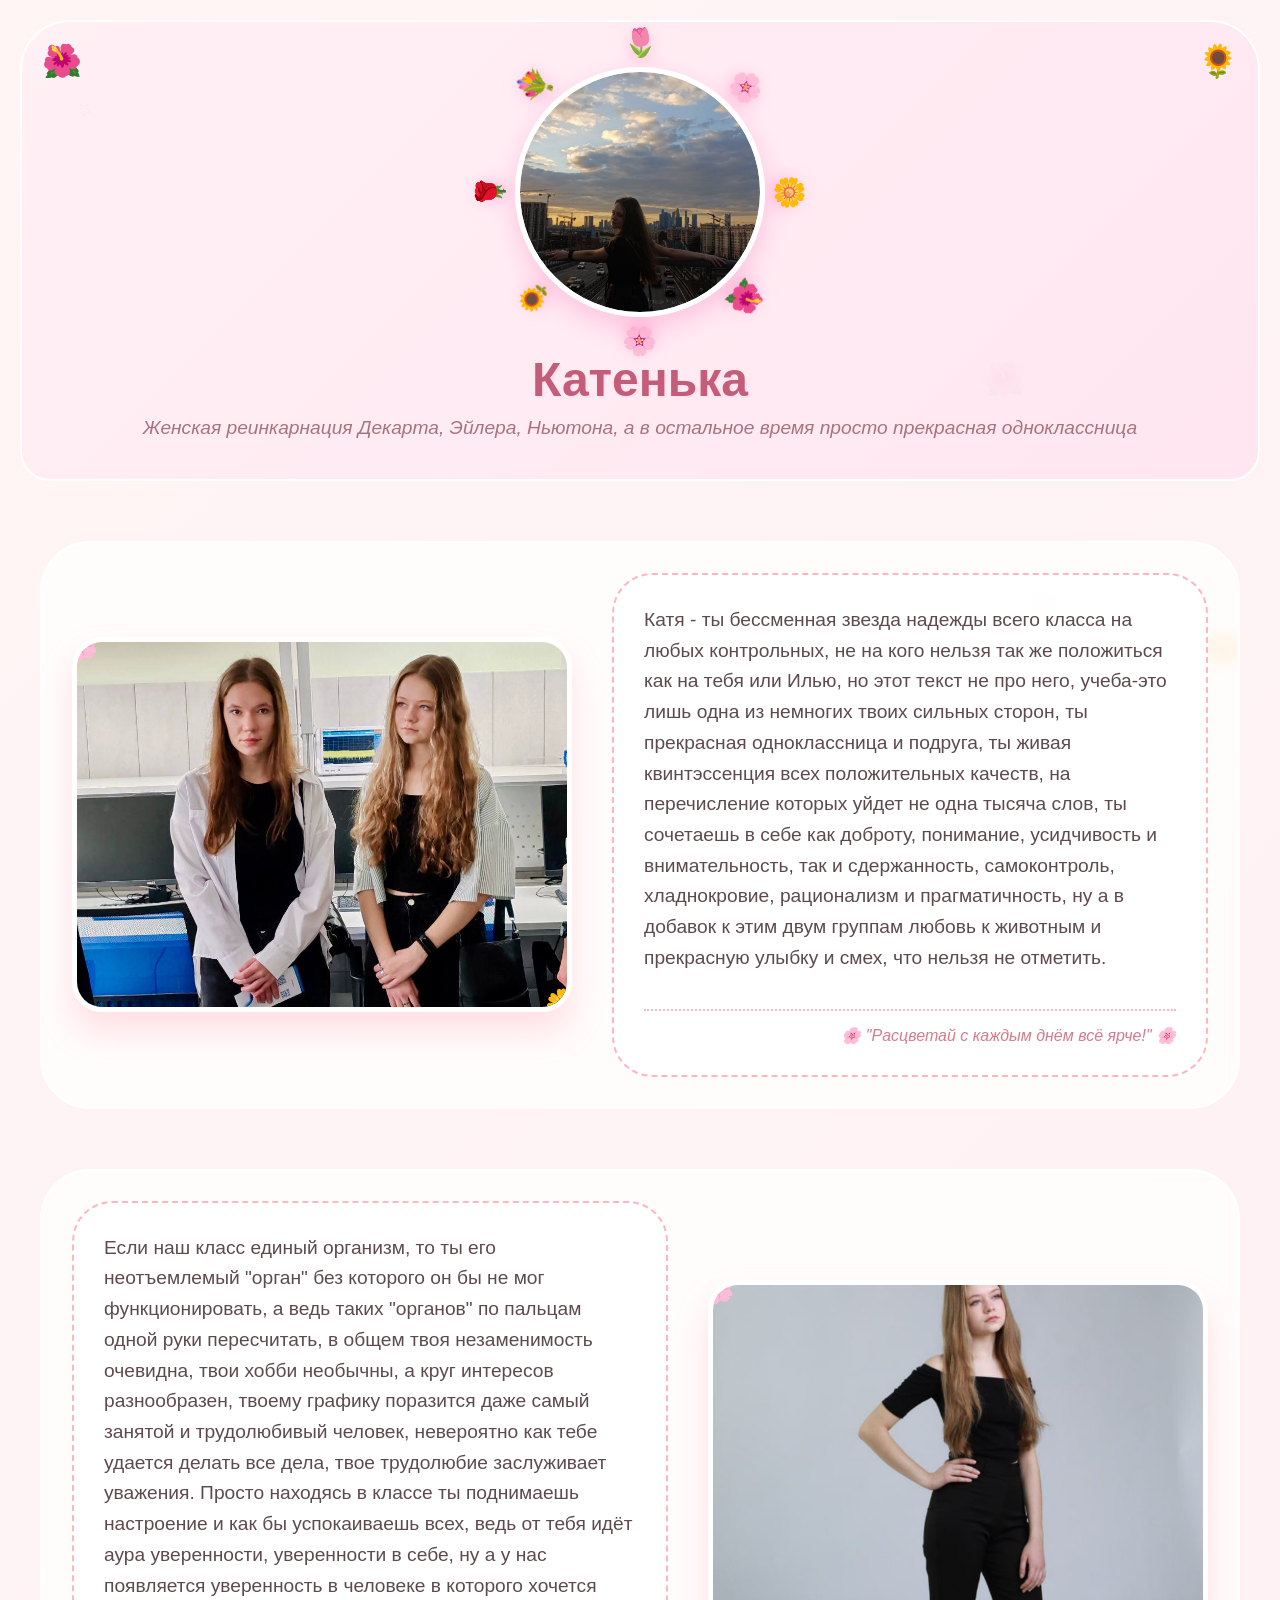
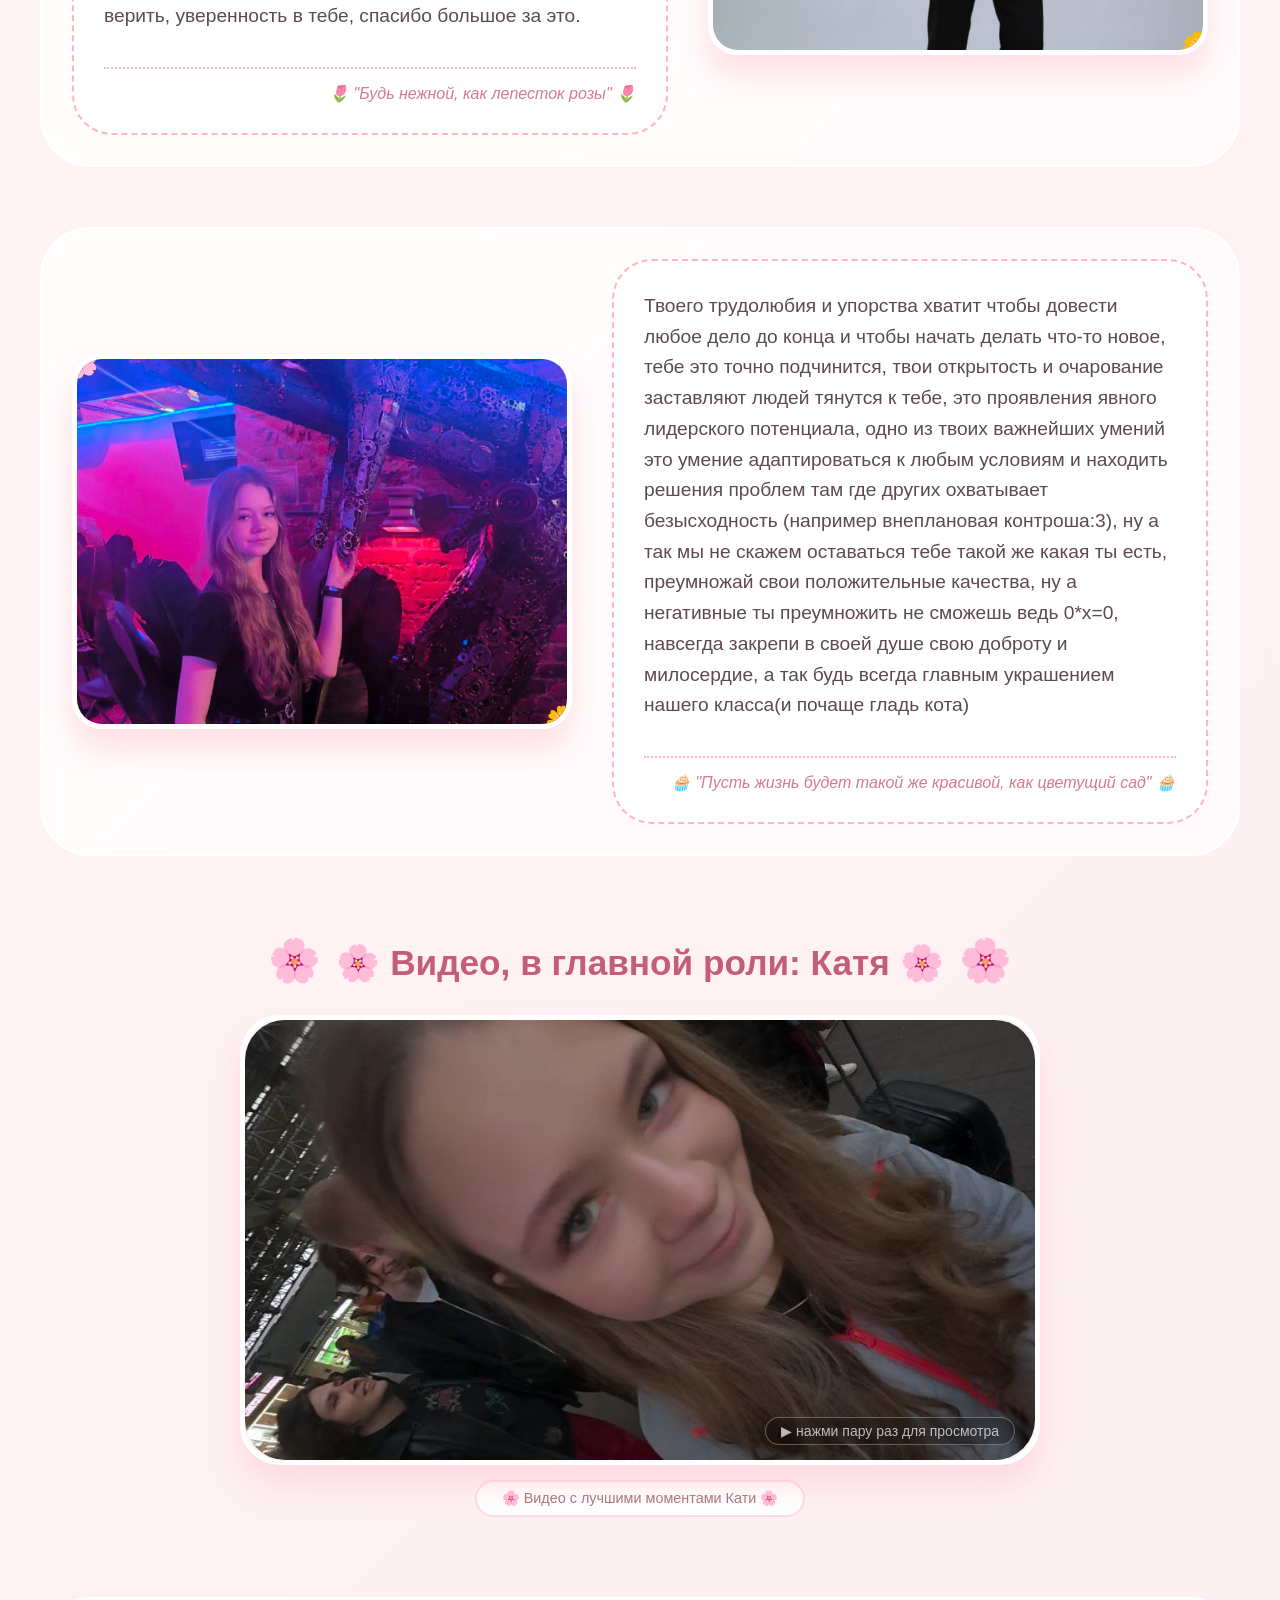
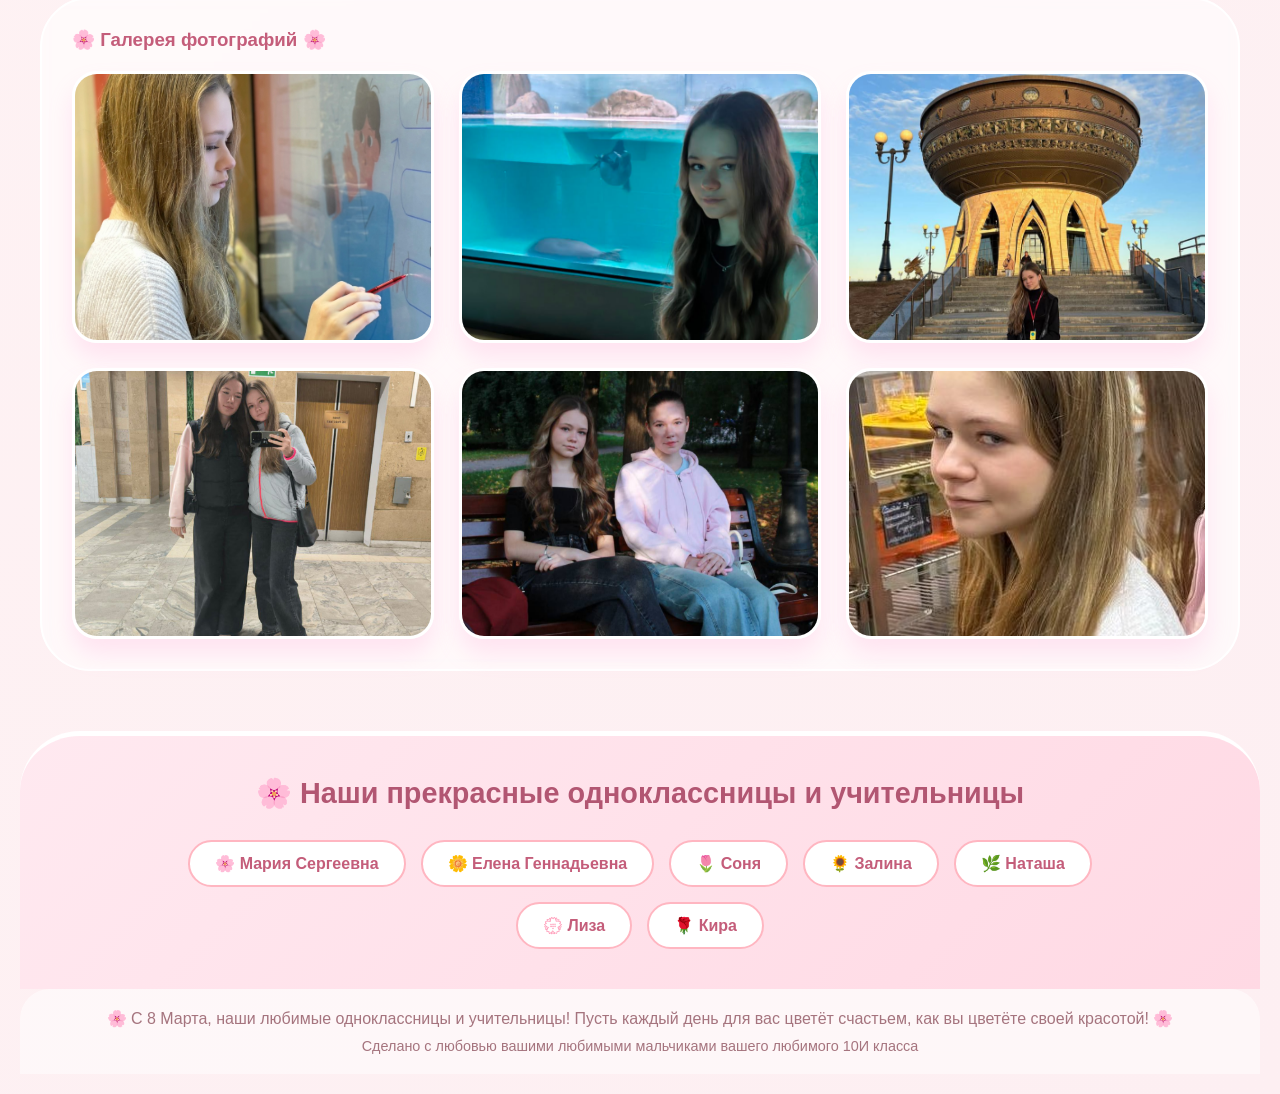
==== commit 2dd70dda: "Update katya.html" ====
--- a/katya.html
+++ b/katya.html
@@ -102,18 +102,27 @@
 
         <div class="video-block">
             <h2>🌸 Видео, в главной роли: Катя 🌸</h2>
-            <div class="video-container">
-                <iframe 
+    
+            <div class="video-container" style="position: relative; min-height: 450px; background: #fdeff2; border-radius: 40px; overflow: hidden; box-shadow: 0 20px 30px rgba(255, 182, 193, 0.4); border: 5px solid white;">
+                <div class="video-poster" id="videoPoster" onclick="playVideo()" style="cursor: pointer; position: absolute; top: 0; left: 0; width: 100%; height: 100%; z-index: 20; border-radius: 40px; overflow: hidden; background: #fdeff2; display: flex; align-items: center; justify-content: center;">
+
+                    <img src="images/Katya/katya-poster.jpg" style="width: 100%; height: 100%; object-fit: cover; display: block;" alt="Превью видео">
+            
+                    <div style="position: absolute; bottom: 15px; right: 20px; color: rgba(255, 255, 255, 0.7); text-shadow: 0 2px 5px rgba(0,0,0,0.3); font-size: 14px; background: rgba(0,0,0,0.2); padding: 5px 15px; border-radius: 30px; backdrop-filter: blur(3px); border: 1px solid rgba(255,255,255,0.3);">
+                        ▶ нажми пару раз для просмотра
+                    </div>
+                </div>
+        
+                <iframe id="videoIframe" 
+                    style="display: none; width: 100%; height: 450px; border-radius: 40px; border: none;"
                     src="https://drive.google.com/file/d/1sFntjcToFUW38re0uWwVL8vusJUak7Kd/preview" 
-                    width="100%" 
-                    height="450"
                     frameborder="0" 
                     allowfullscreen="true">
                 </iframe>
             </div>
-    
-            <div class="video-info">
-                <span>🌸 Нажми play для просмотра лучших моментов с Катей</span>
+
+            <div class="video-info" style="margin-top: 15px; text-align: center;">
+                <span style="background: white; padding: 8px 25px; border-radius: 40px; border: 2px solid #ffd9e2; color: #a5747e; display: inline-block;">🌸 Видео с лучшими моментами Кати 🌸</span>
             </div>
         </div>
         
@@ -231,4 +240,5 @@
 
     <script src="script.js"></script>
 </body>
-</html>+
+</html>
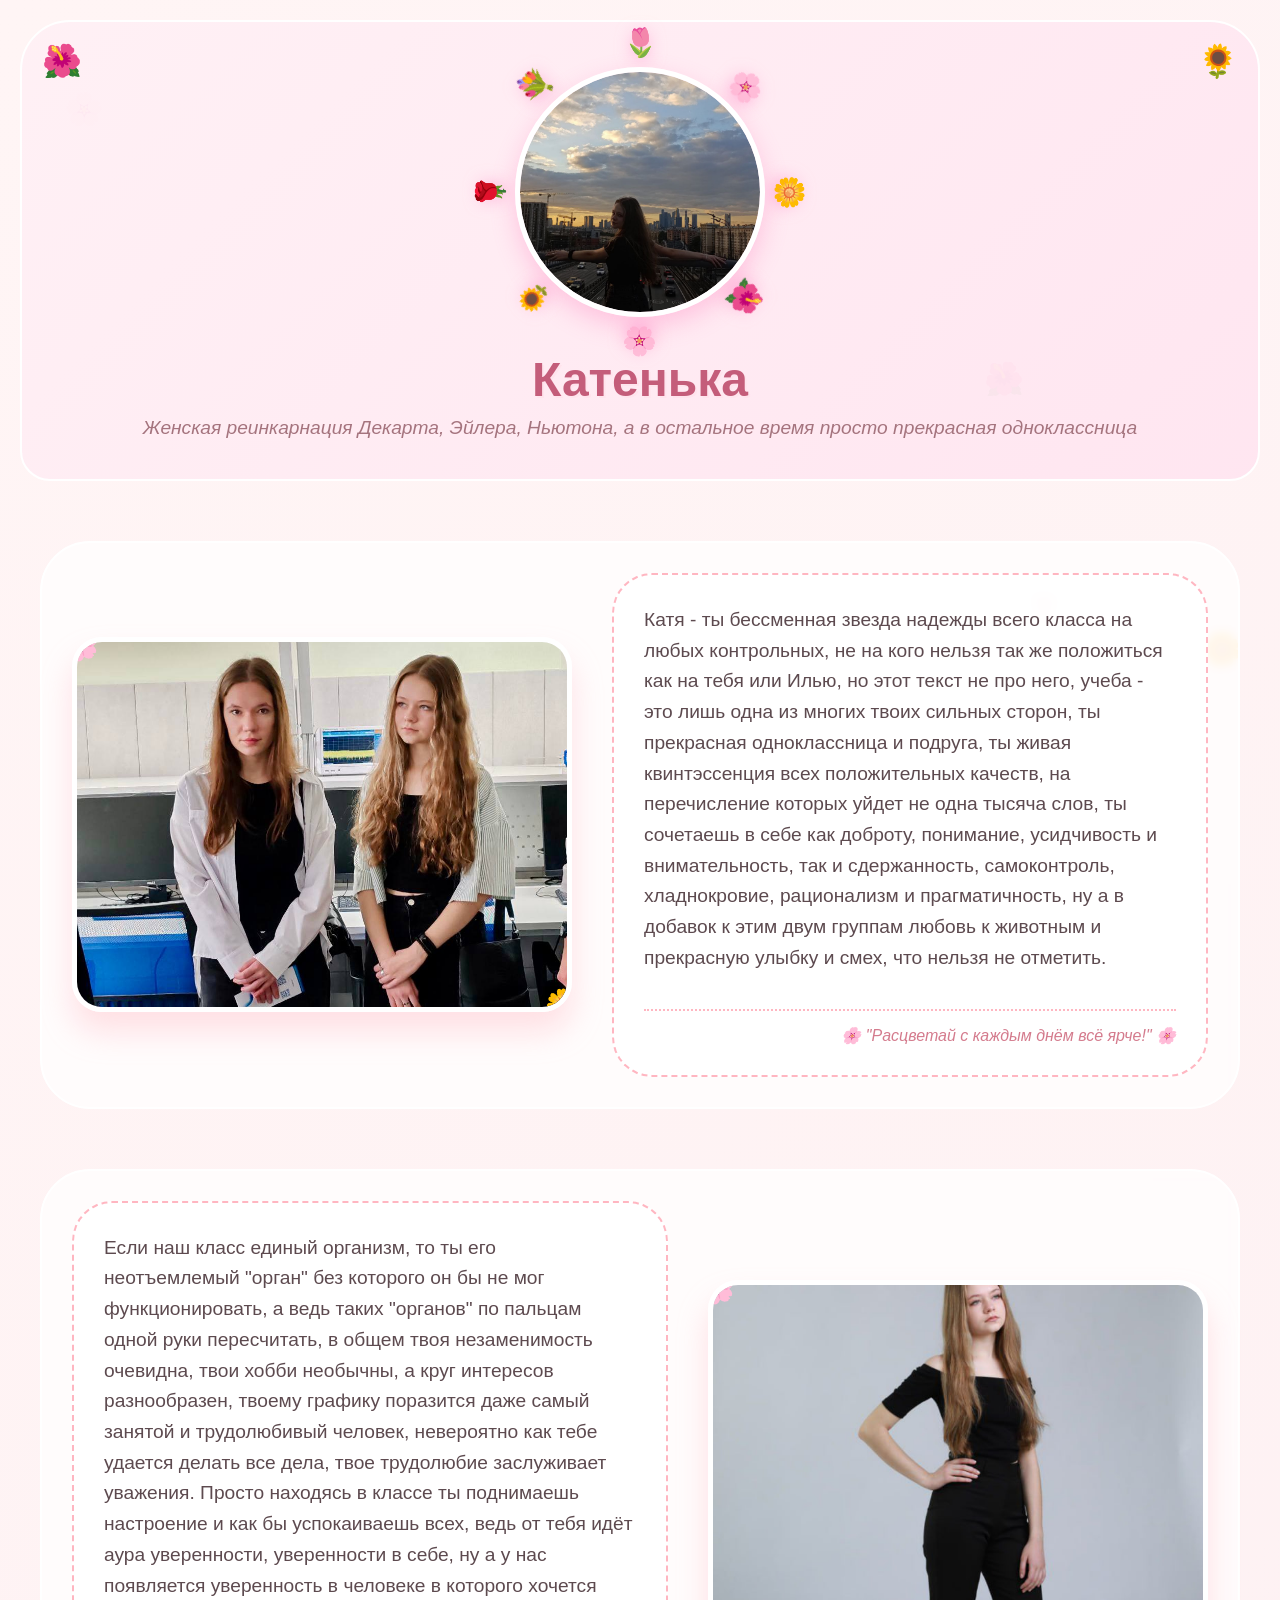
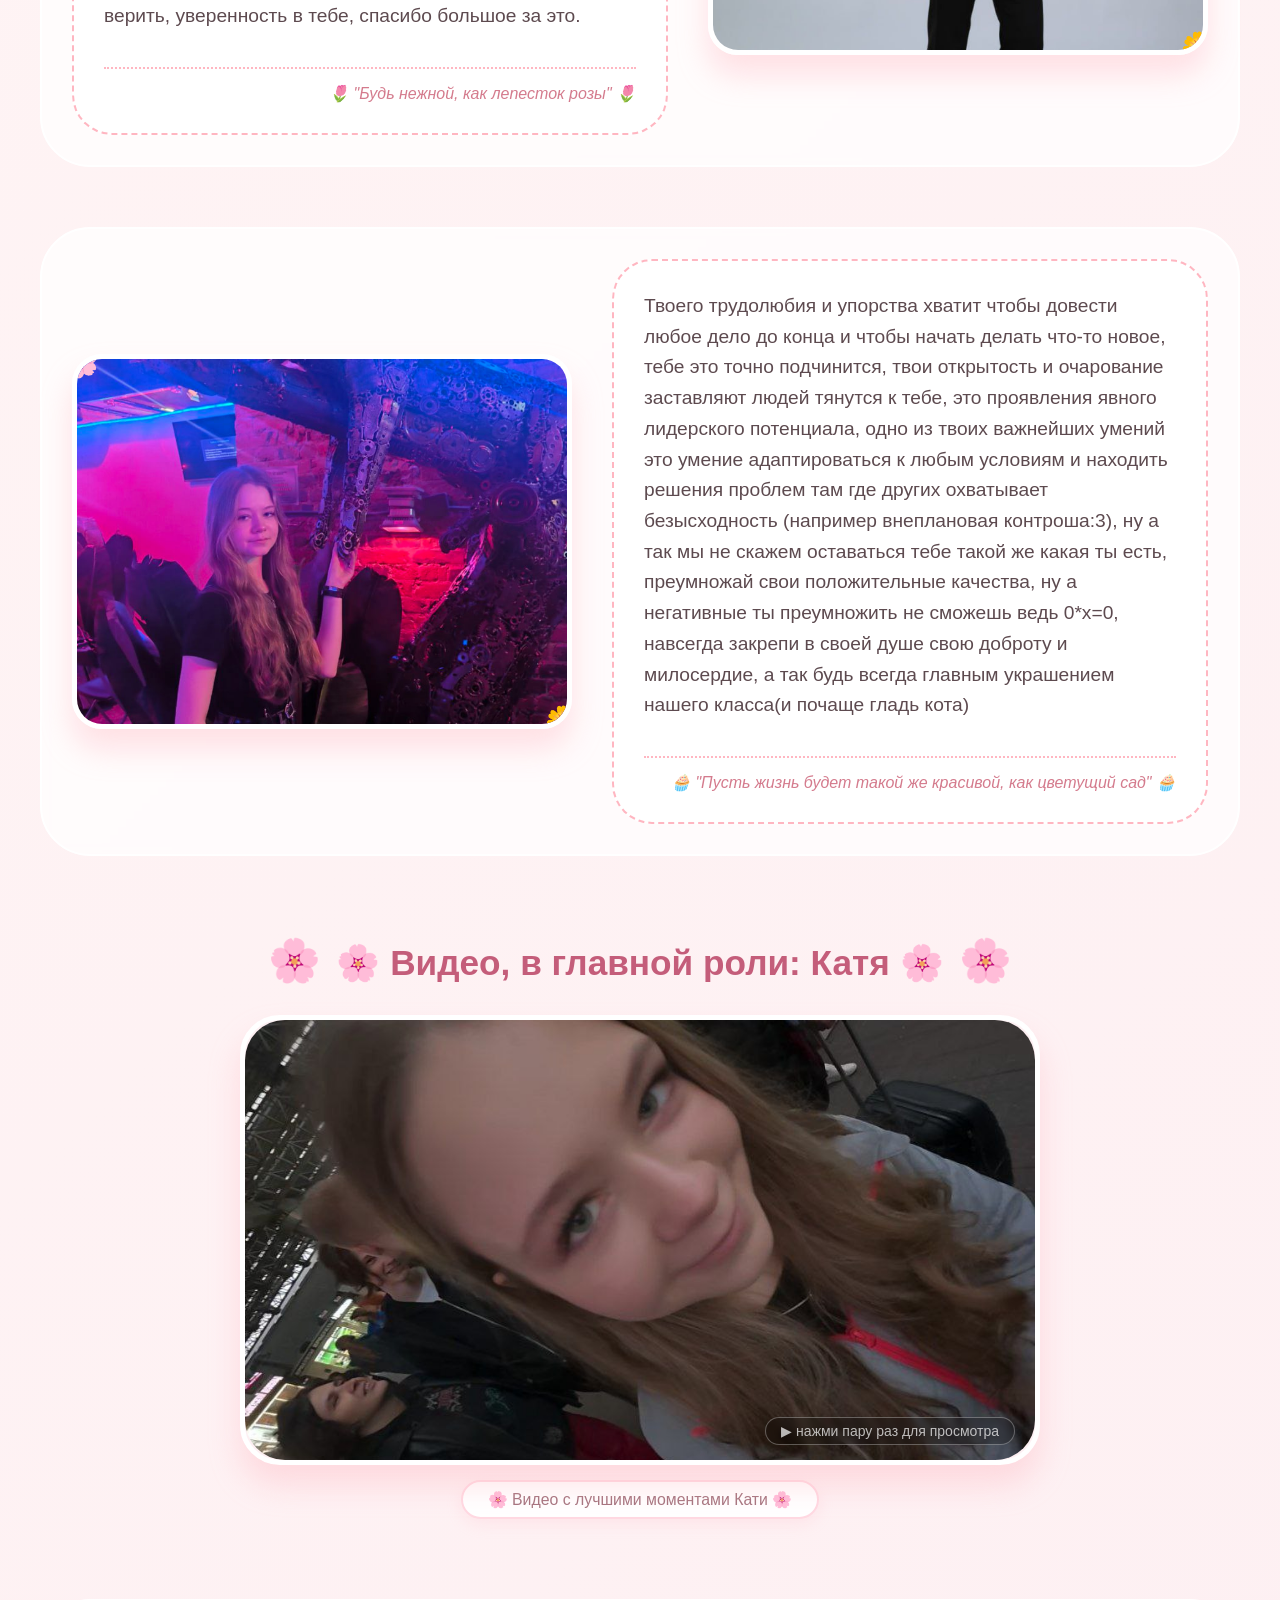
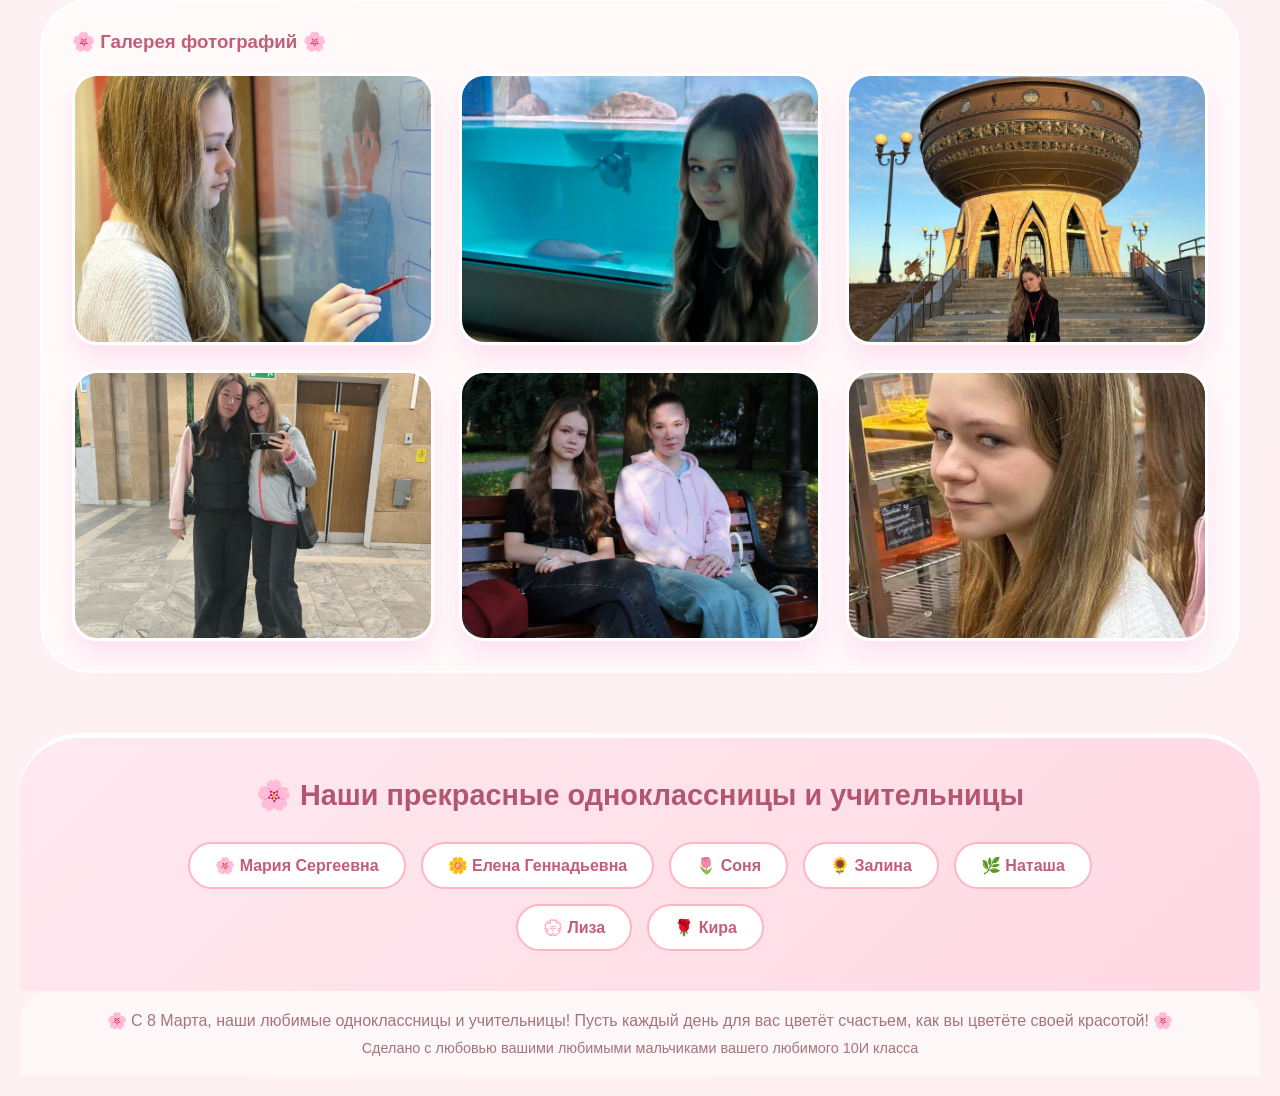
==== commit 2ef73294: "Update katya.html" ====
--- a/katya.html
+++ b/katya.html
@@ -73,7 +73,7 @@
                     alt="Фото Кати 1">
             </div>
             <div class="text-content">
-                <p>Катя - ты бессменная звезда надежды всего класса на любых контрольных, не на кого нельзя так же положиться как на тебя или Илью, но этот текст не про него, учеба-это лишь одна из немногих твоих сильных сторон, ты прекрасная одноклассница и подруга, ты живая квинтэссенция всех положительных качеств, на перечисление которых уйдет не одна тысяча слов, ты сочетаешь в себе  как доброту, понимание, усидчивость и внимательность, так и сдержанность, самоконтроль, хладнокровие, рационализм и прагматичность, ну а в добавок к этим двум группам любовь к животным и прекрасную улыбку и смех, что нельзя не отметить.</p>
+                <p>Катя - ты бессменная звезда надежды всего класса на любых контрольных, не на кого нельзя так же положиться как на тебя или Илью, но этот текст не про него, учеба - это лишь одна из многих твоих сильных сторон, ты прекрасная одноклассница и подруга, ты живая квинтэссенция всех положительных качеств, на перечисление которых уйдет не одна тысяча слов, ты сочетаешь в себе  как доброту, понимание, усидчивость и внимательность, так и сдержанность, самоконтроль, хладнокровие, рационализм и прагматичность, ну а в добавок к этим двум группам любовь к животным и прекрасную улыбку и смех, что нельзя не отметить.</p>
                 <div class="flower-quote">🌸 "Расцветай с каждым днём всё ярче!" 🌸</div>
             </div>
         </div>
@@ -242,3 +242,4 @@
 </body>
 
 </html>
+
--- a/style.css
+++ b/style.css
@@ -978,4 +978,69 @@
 .photo-frame:hover .photo-zoom-icon {
     opacity: 1;
     transform: translate(-50%, -50%) scale(1);
-}+
+}
+
+.video-block {
+    margin: 80px 0;
+    text-align: center;
+}
+
+.video-block h2 {
+    color: #c45d7a;
+    font-size: 2.2em;
+    margin-bottom: 30px;
+    position: relative;
+    display: inline-block;
+}
+
+.video-block h2::before,
+.video-block h2::after {
+    content: "🌸";
+    margin: 0 15px;
+    font-size: 1.2em;
+}
+
+.video-container {
+    position: relative;
+    min-height: 450px;
+    background: #fdeff2;
+    border-radius: 40px;
+    overflow: hidden;
+    box-shadow: 0 20px 30px rgba(255, 182, 193, 0.4);
+    border: 5px solid white;
+}
+
+.video-poster {
+    cursor: pointer;
+    transition: all 0.3s ease;
+    background: #fdeff2;
+}
+
+.video-poster:hover {
+    transform: scale(1.02);
+    box-shadow: 0 25px 35px rgba(255, 105, 180, 0.3);
+}
+
+.video-poster img {
+    width: 100%;
+    height: 100%;
+    object-fit: cover;
+    display: block;
+}
+
+.video-info {
+    margin-top: 20px;
+    text-align: center;
+}
+
+.video-info span {
+    background: white;
+    padding: 10px 30px;
+    border-radius: 50px;
+    border: 2px solid #ffd9e2;
+    color: #a5747e;
+    display: inline-block;
+    font-size: 1.1em;
+    box-shadow: 0 5px 15px rgba(255, 182, 193, 0.2);
+}
